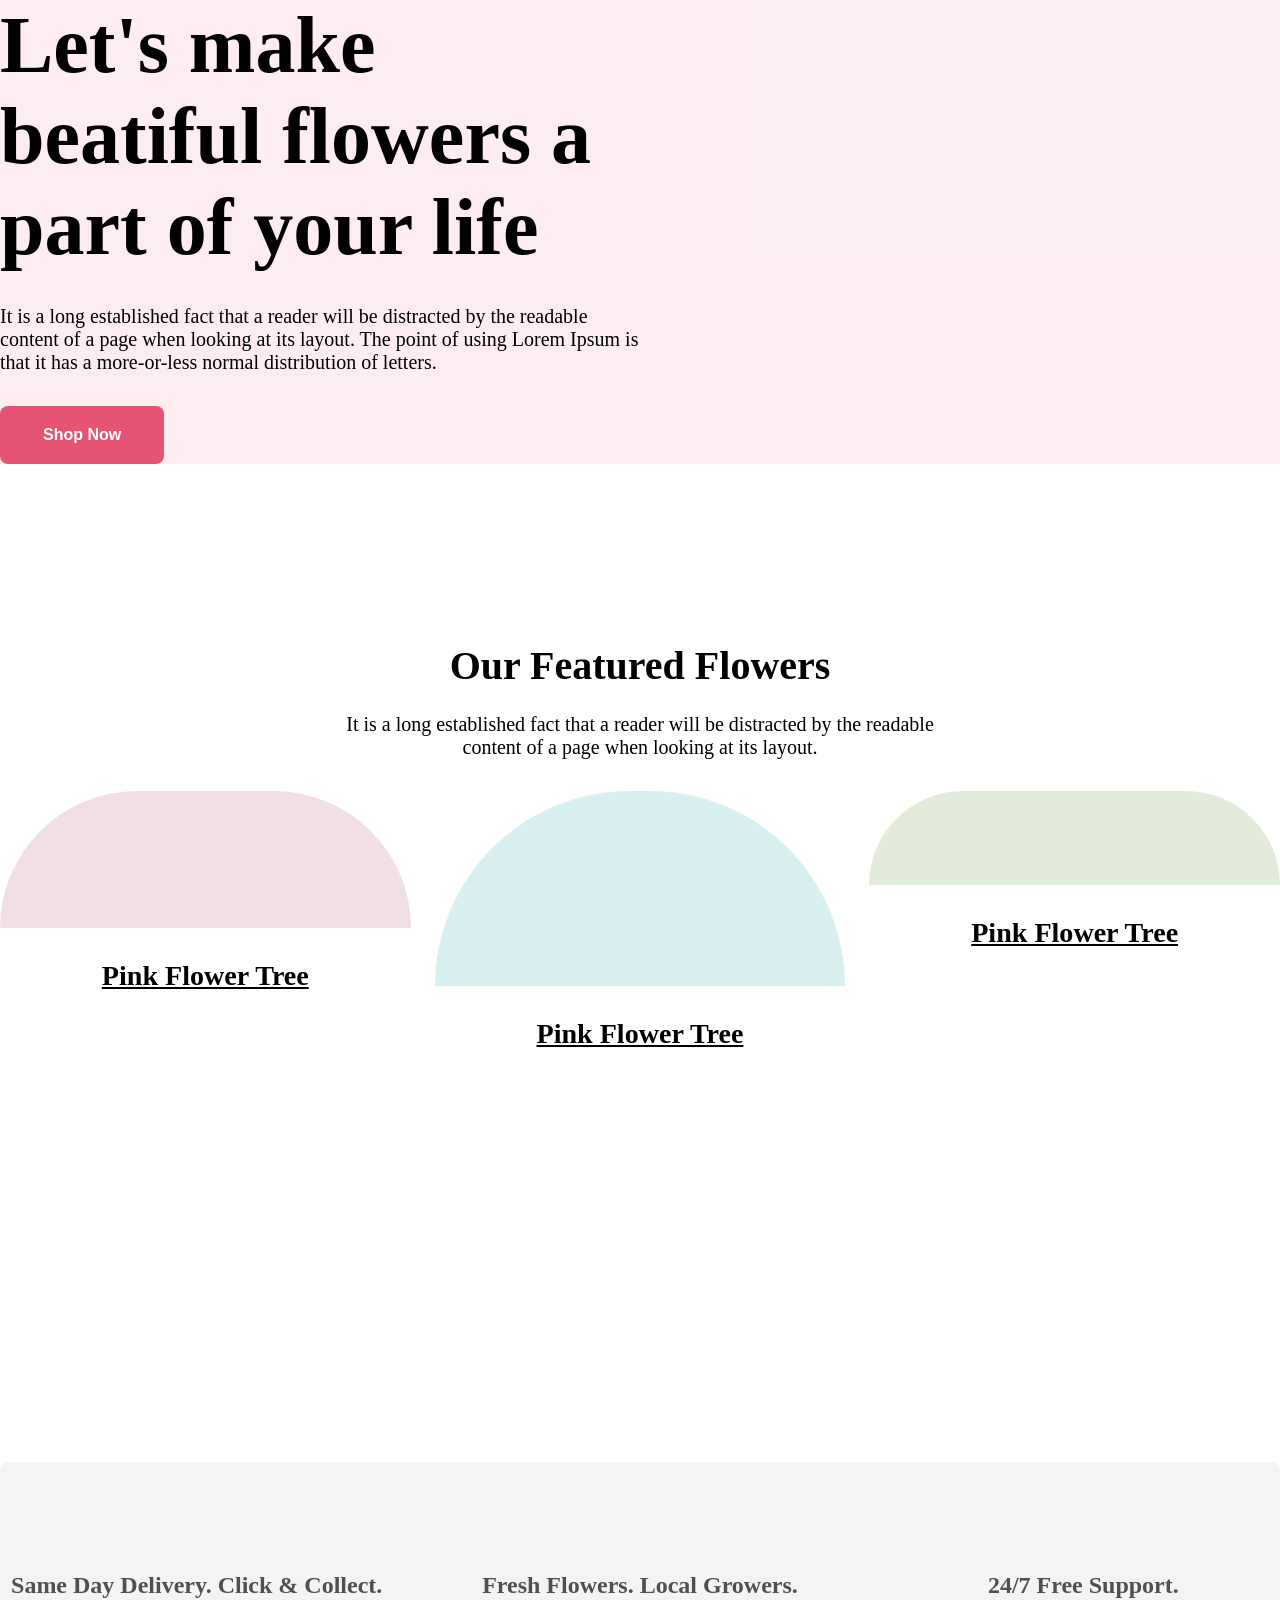
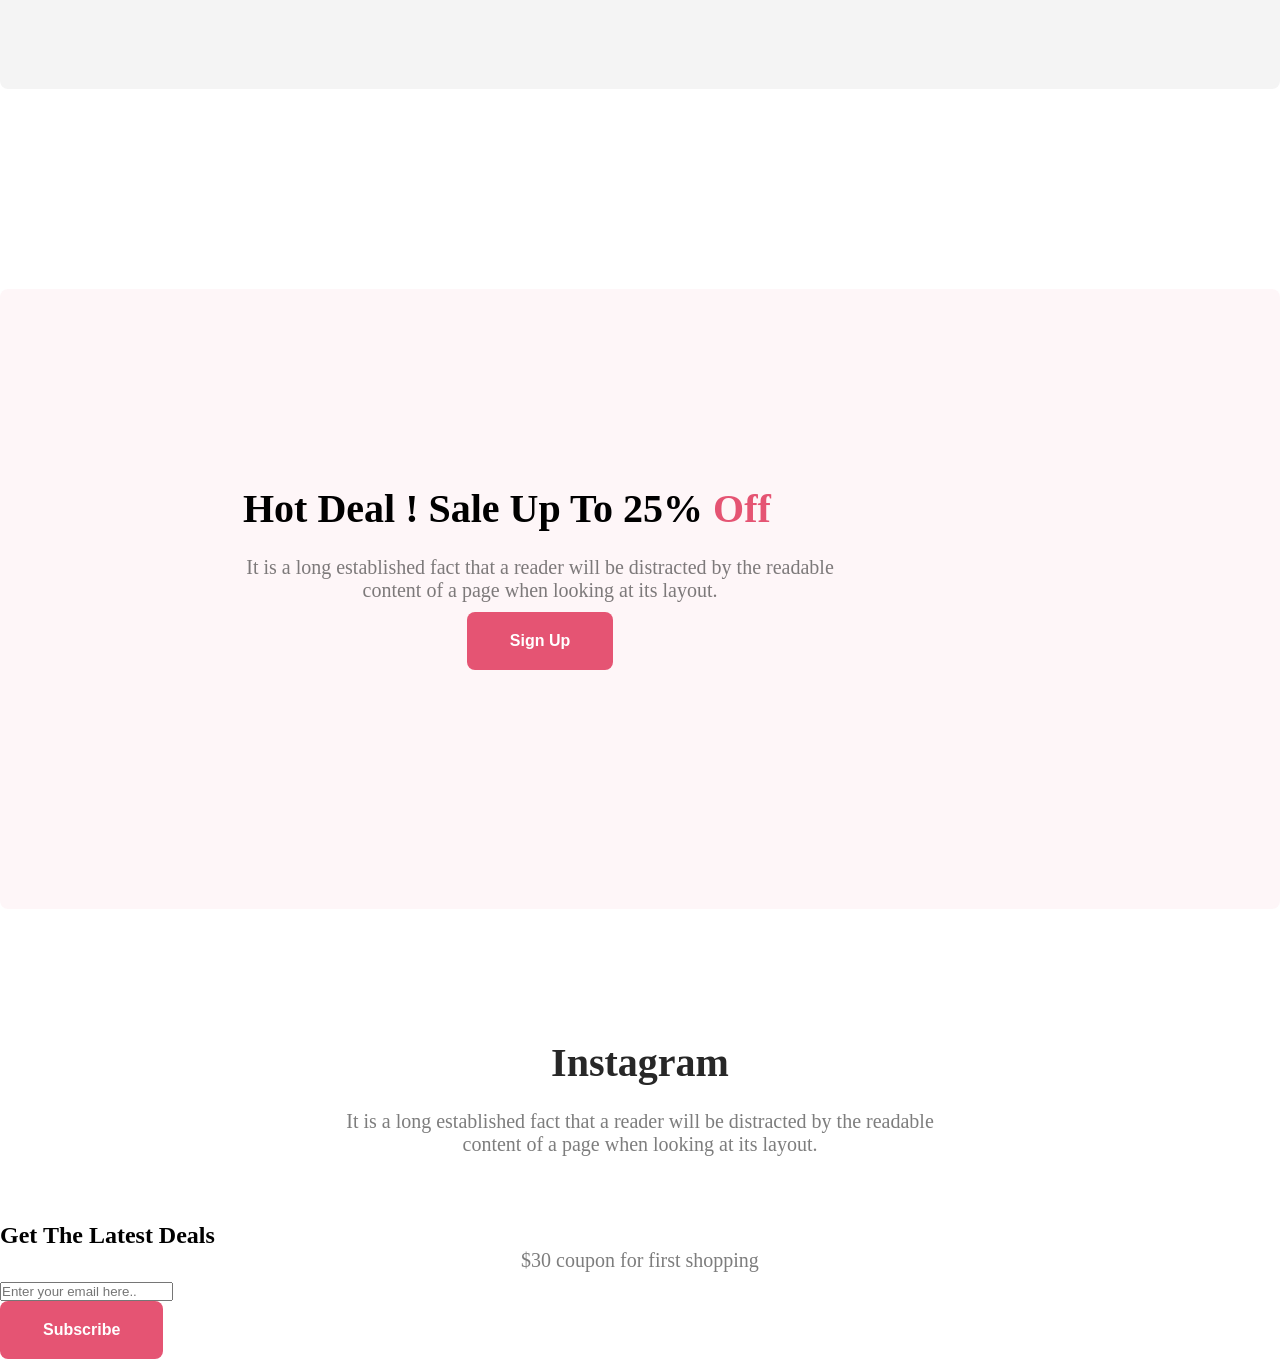
==== flower.html @ 7f666da1 "first commit" ====
<!DOCTYPE html>
<html lang="en">
<head>
    <meta charset="UTF-8">
    <meta name="viewport" content="width=device-width, initial-scale=1.0">
    <title>Flower</title>
    <link rel="stylesheet" href="styles/flower.css">
</head>
<body>
    <header class="head-section">
        <div class="head-container display-flex">
        <div class="head">
        <h1>Let's make <br>beatiful flowers a part of your life</h1>
        <p class="text">It is a long established fact that a reader will be distracted by the readable <br> content of a page when looking at its layout. The point of using Lorem Ipsum is  <br>that it has a more-or-less normal distribution of letters.</p>
        <button class="btn">Shop Now</button>
        </div>
        <div class="head-img"><img src="Flower Asset/pngwing 10.png" alt="" class="width"></div>
    </div>
    </header>
    <main>
        <section class="first-section">
            <div class="first">
                <h2 class="first-head">Our Featured Flowers</h2>
                <p class="text text-center">It is a long established fact that a reader will be distracted by the readable content of a page when looking at its layout.</p>
            </div>
            <div class="flower-img">
                <div id="flower-size">
                    <div class="image-1 width"><img src="Flower Asset/pngwing 6.png" alt="" class="img-size-1"></div>
                    <div><h3>Pink Flower Tree</h3></div>
                </div>
                <div id="flower-size">
                    <div class="image-2 width"><img src="Flower Asset/pngwing 5.png" alt="" class="img-size-2"></div>
                    <div><h3>Pink Flower Tree</h3></div>
                </div>
                <div id="flower-size">
                    <div class="image-3 width"><img src="Flower Asset/pngwing 7.png" alt="" class="img-size-3"></div>
                    <div><h3>Pink Flower Tree</h3></div>
                </div>
            </div>
        </section>


        <section class="second-section">
            
                <div class="support-img">
                    <img src="Flower Asset/Group 57.png" alt="">
                    <h5>Same Day Delivery. Click & Collect. </h5>
                </div>
                <div class="support-img">
                    <img src="Flower Asset/Group 58.png" alt="">
                    <h5>Fresh Flowers. Local Growers. </h5>
                </div>
                <div class="support-img">
                    <img src="Flower Asset/Group 59.png" alt="">
                    <h5>24/7 Free Support.</h5>
                </div>
            
        </section>

        <section class="third-section">
            <div class="third-info display-flex">
                <div class="offer-text">
                 <h2>Hot Deal ! Sale Up To 25% <span style="color:#E55473">Off</span> </h2>
                 <p>It is a long established fact that a reader will be distracted by the readable content of a page when looking at its layout.</p>
                 <button class="btn">Sign Up</button>
                </div>
                <div class="offer-img">
                 <img src="Flower Asset/pngwing 8.png" alt="">
                </div>
            </div>
        </section>

        <section class="forth-section">
            <div class="forth-head">
                <h2>Instagram</h2>
                <p>It is a long established fact that a reader will be distracted by the readable content of a page when looking at its layout.</p>
            </div>
            <div class="forth-image display-flex">
                <div>
                    <img src="Flower Asset/Flower 01.png" alt="">
                </div>
                <div>
                    <img src="Flower Asset/Rectangle 4.png" alt="">
                </div>
                <div>
                    <img src="Flower Asset/Rectangle 5.png" alt="">
                </div>
                <div>
                    <img src="Flower Asset/Rectangle 6.png" alt="">
                </div>
            </div>
        </section>

        <section class="form-section">
            <div class="form-info">
                <h1>Get The Latest Deals</h1>
                <p> $30 coupon for first shopping</p>
                <form action="" class="form-input display-flex">
                    <input type="text" placeholder="Enter your email here..">
                </form>
                <button class="btn">Subscribe</button>
            </div>
        </section>
    </main>
</body>
</html>
---- styles/flower.css ----
*{
    margin:0;
    padding:0;
    box-sizing: border-box;
}
.head-section{
    
    background-color:rgba(229, 84, 115, 0.1) ;
}
.head-container , .flower-img{
    max-width:1440px;
    margin:0 auto;
}
.display-flex{
    display: flex;
    justify-content: space-between;
    align-items: center;
}
.head{
    max-width:708px;
    text-align:left;
}
.head h1{
    font-size:5rem;
    font-weight: 800;
    margin-bottom: 32px;
}
.text{
    font-size:1.25rem;
    font-weight:400;
    text-align:left;
    margin-bottom: 32px;
}
.btn{
    max-width:177px;
    border-radius: 8px;
    border:none;
    padding:20px 43px;
    background-color: rgba(229, 84, 115, 1);
    color:white;
    font-weight:700;
    font-size:1rem;
}
.head-container .head-img{
    max-width:635px;
    width:100%;
    margin-top:50px;
    /* display:block; */
    vertical-align:bottom;
    /* margin-bottom:0px; */
}
.first-section{
    margin-top:178px;
    /* margin-bottom:130px; */
    
}
.first{
    max-width:594px;
    margin:0 auto;
}
.first .first-head{
    font-size:2.5rem;
    font-weight:800;
    text-align:center;
    margin-bottom:24px;

}
.text-center{
    text-align:center;
}
.first-section .flower-img{
    display:grid;
    grid-template-columns: repeat(3,1fr);
    gap:24px;
    align-items: center;
    max-width:1440px;
    width:100%;
    margin:0 auto;
    margin-bottom: 130px;

}

#flower-size{
    max-width:464px;
    height:471px;
    text-align:center;
    font-size: 1.5rem;
    font-weight: 700;
    text-decoration: underline;
   
    
}
.image-1{
    background-color:rgba(167, 33, 98, 0.15) ;
    border-radius:300px 300px 0px 0px;
    padding:110px 70px 0px 70px;
    margin-bottom: 32px;
}
.image-1 .img-size-1{
    
    
    max-width:310px;
    margin:0 auto;
    width:100%;
    

}
.image-2{
    background-color: rgba(5, 151, 160, 0.15);
    border-radius:300px 300px 0px 0px;
    padding:117px 47px 51px 47px;
    margin-bottom: 32px;
}
.image-2 .img-size-2{
    max-width:370px;
    margin:0 auto;
    width:100%;
    
}
.image-3{
    background-color:rgba(71, 125, 17, 0.15) ;
    border-radius: 300px 300px 0px 0px;
    margin-bottom: 32px;
    padding:67px 75px 0px 75px;
}
.image-3 .img-size-3{
    
    max-width:314px;
    margin:0 auto;
    width:100%;
}
.second-section{
    /* max-width:1440px; */
    /* margin:0 auto; */
    
}
.second-section {
    max-width:1440px;
    /* height:20vh; */
    margin:200px auto;
    display:grid;
    grid-template-columns: repeat(3,1fr);
    gap:50px;
    /* margin-top:300px; */
    border-radius:8px;
    background-color: rgba(39, 39, 39, 0.05);
    align-items: center;

}
.support-img{
    display: flex;
    flex-direction: column;
    align-items: center;
    justify-content: center;
    /* border:2px solid black; */
     /* padding-top:90px; */
    padding-bottom: 90px; 
}
.support-img img{
    max-width:100px;
    width:100%;
    margin-bottom: 24px;
    margin-top:86px;
}
.support-img h5{
    font-size:24px;
    font-weight: 600;
    text-align:center;
    color:rgba(39, 39, 39, 0.8);
    /* max-width:372px; */
}
.third-section{
    background-color: rgba(229, 84, 115, 0.05);
    border-radius:8px;
    height:620px;
    text-align:center;
    display: flex;
    flex-direction: column;
    align-items: center;
    justify-content: center;
    margin-top:128px;
}
.third-section .third-info{
    max-width:1100px;
    height:420px;
    margin:0 auto;
    justify-content: space-between;
    align-items: center;
    gap:200px;

}
.third-info .offer-text{
    max-width:594px;
    height:228px;
}
.offer-text h2{
    font-size:40px;
    font-weight: 800;
    text-align: left;
    margin-bottom:24px ;
}
.offer-text p,.forth-head p,.form-info p {
    font-size:1.25rem;
    font-weight: 400;
    text-align: center;
    color:rgba(39, 39, 39, 0.6);
    margin-bottom: 10px;


}
.forth-section{
    max-width:1440px;
    margin:0 auto;
}
.forth-section .forth-head{
    max-width:600px;
    margin:0 auto;
    text-align: center;
    margin-top: 130px;

}
.forth-head h2{
    font-size:40px;
    font-weight:800;
    color: rgba(39, 39, 39, 1);
    margin-bottom: 24px;
}
.forth-head p{
    margin-bottom: 48px;
}
.forth-image{
    gap:25px;
}
.forth-image img{
    max-width:342px;
    width:100%;
}
/* .form-section{
    max-width:1440px;
    height:450px;
    background-image: url(../Asset/Rectangle\ 9.png);
} */
/* .form-section .form-info{
    max-width: 870px;
    width:100%;
    margin:0 auto;
} */
/* .form-info h1{
    font-size:40px;
    font-weight:800;
    text-align: center;
    margin-bottom:16px ;
} */
/* .form-info p{
    margin-bottom:48px;

} */
/* .form-input{
    gap:16px;
    align-items: center;
} */
@media screen and (max-width:576px) {
  
    .head-container ,.third-info{
        flex-direction: column;
    }
    .head-container .head{
        text-align:center;
    }
    .width{
        width:100%;
    }
    .first-section .flower-img{
        grid-template-columns: repeat(1,1fr);
        gap:200px;
        /* justify-content: center; */
        /* width:100% */
    }   
    .third-info{
        text-align: center;
    }
    .offer-text{
        text-align:center;
        padding-left:10px;
    }
    .offer-img{
        margin-top:50px;
        width:100%
    }
    
    
    
}
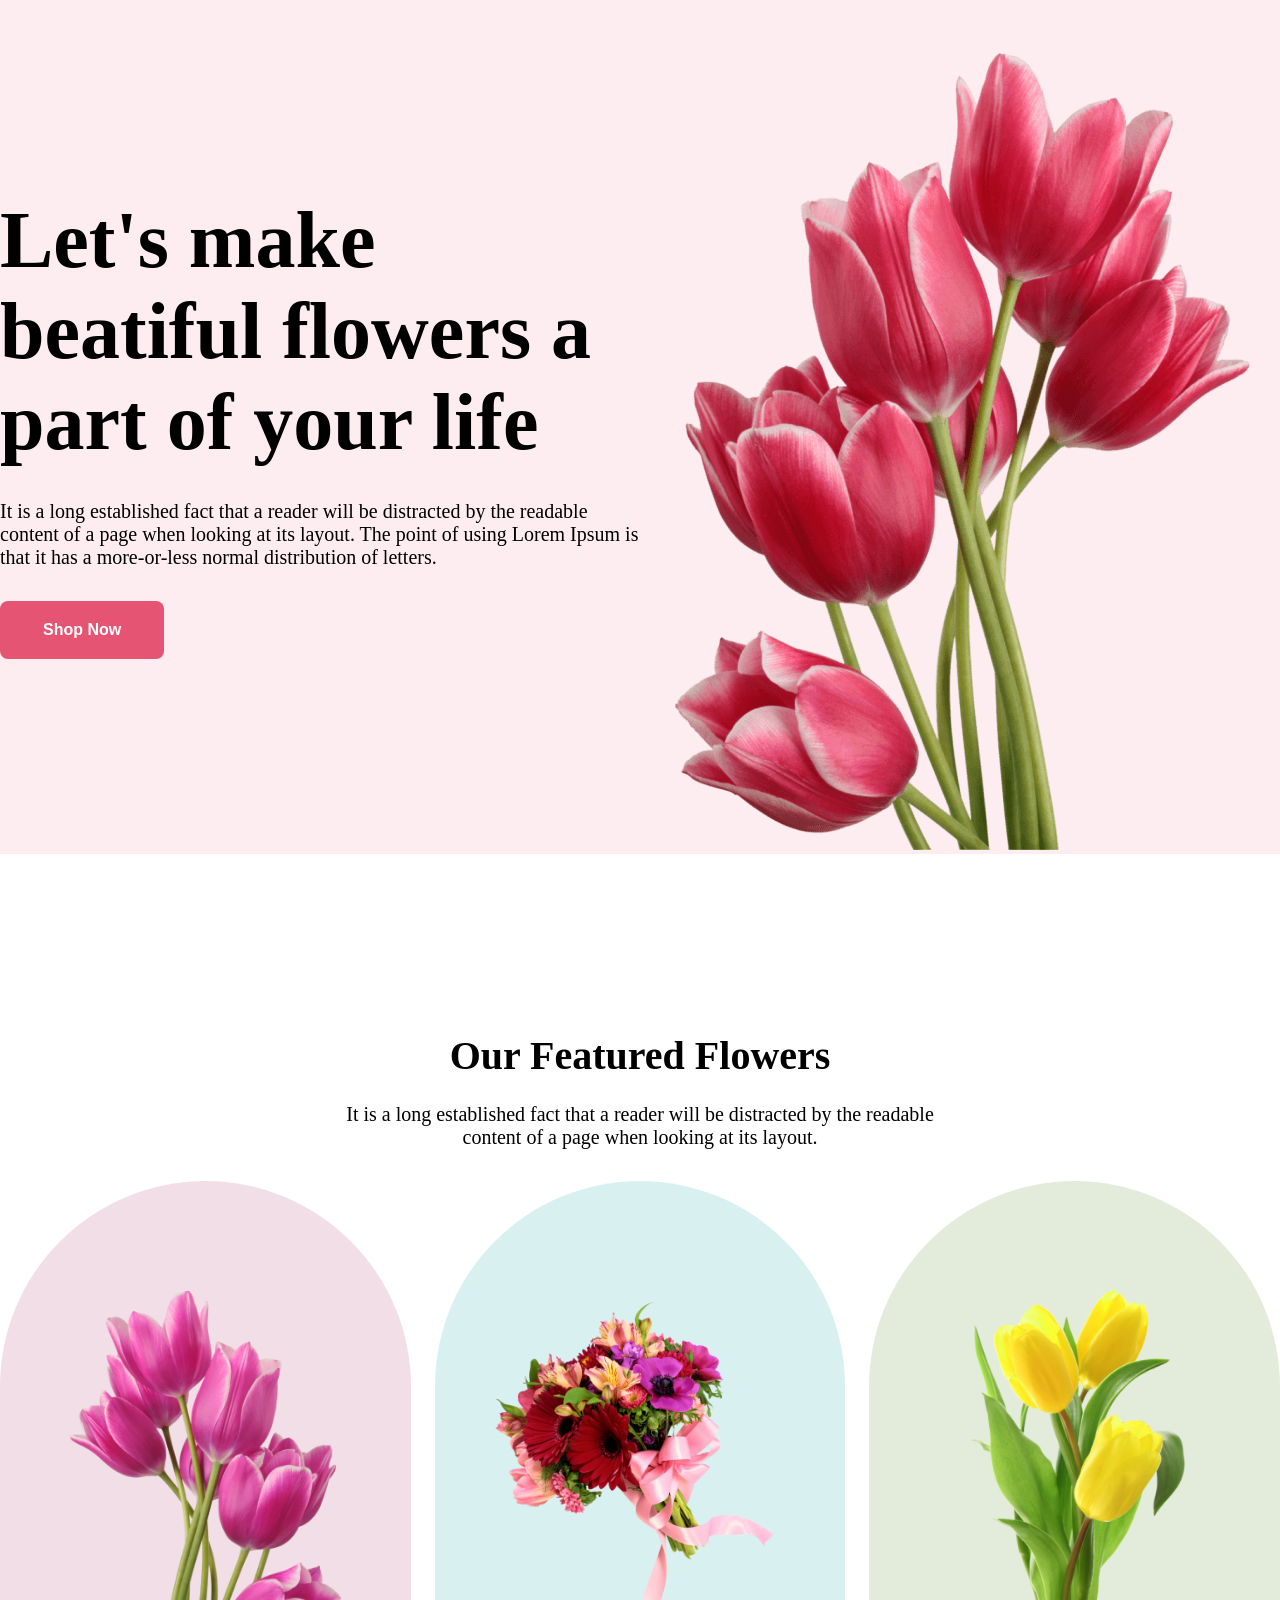
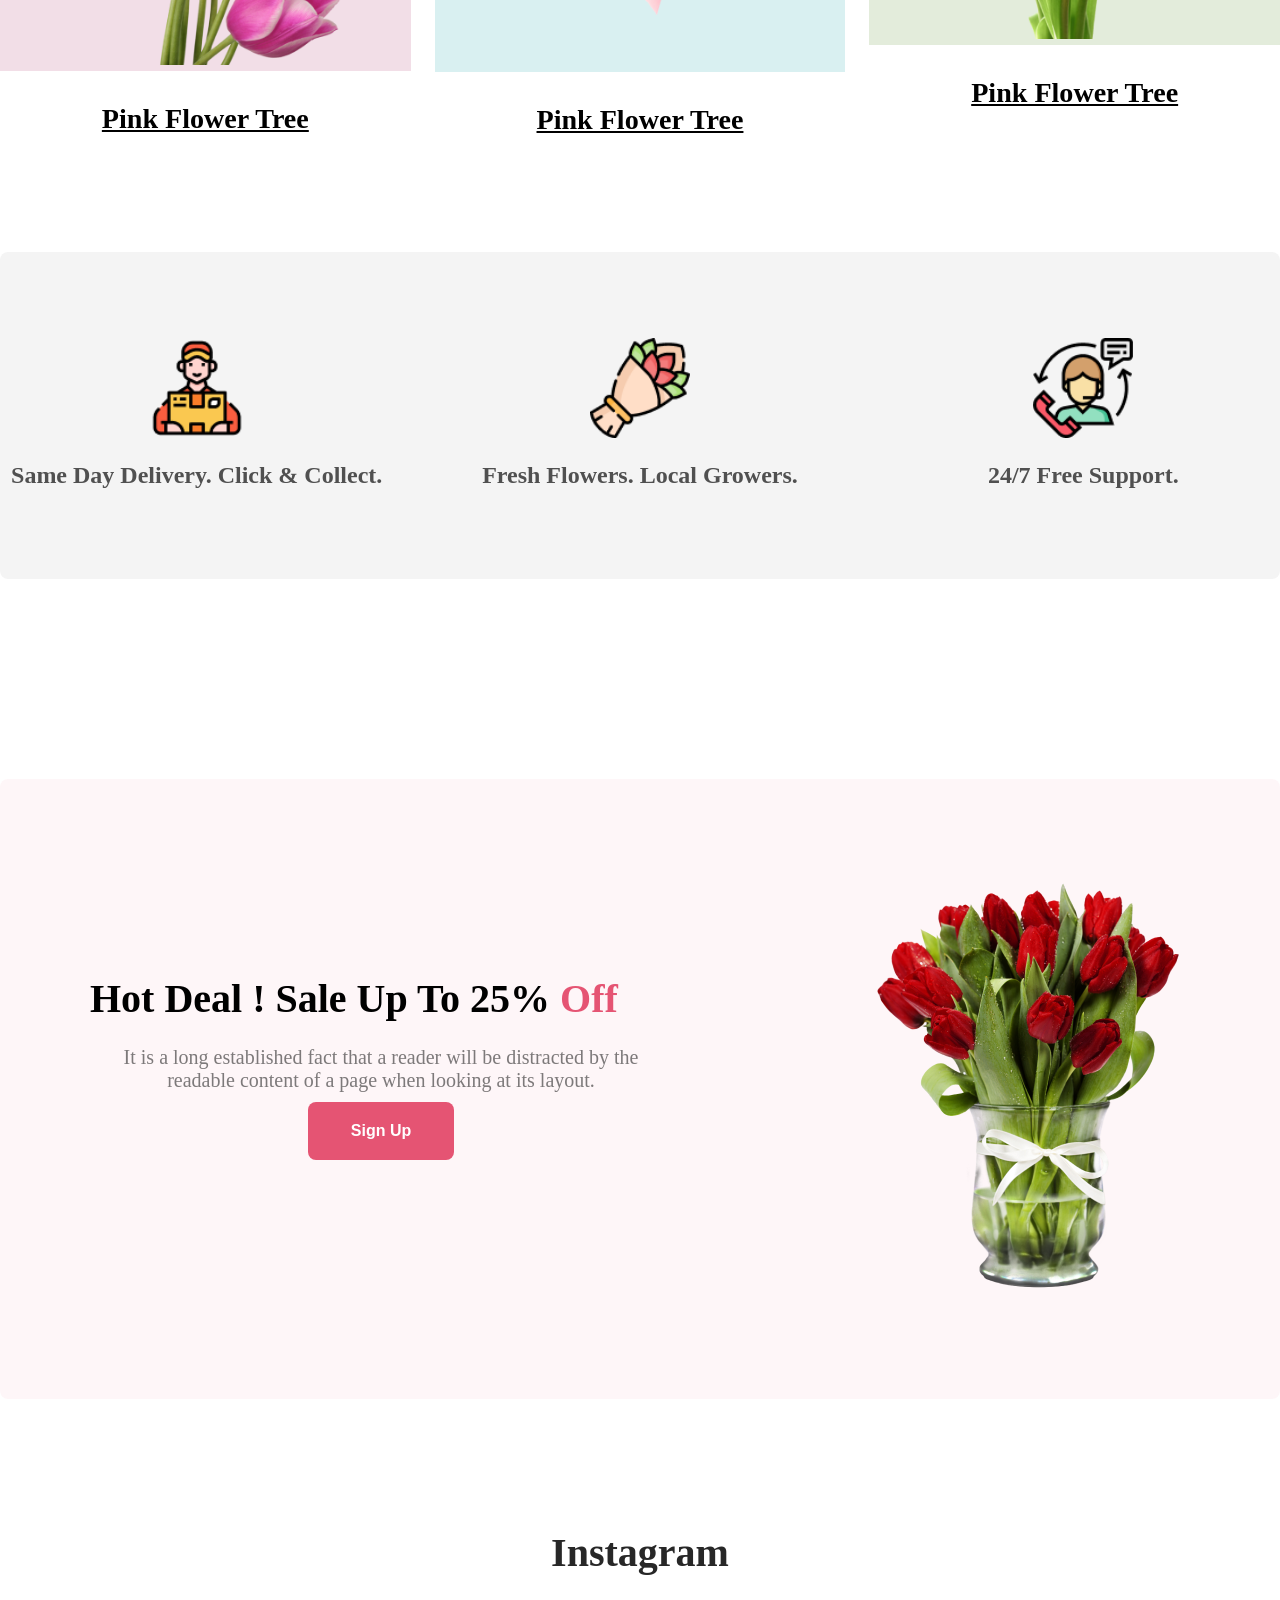
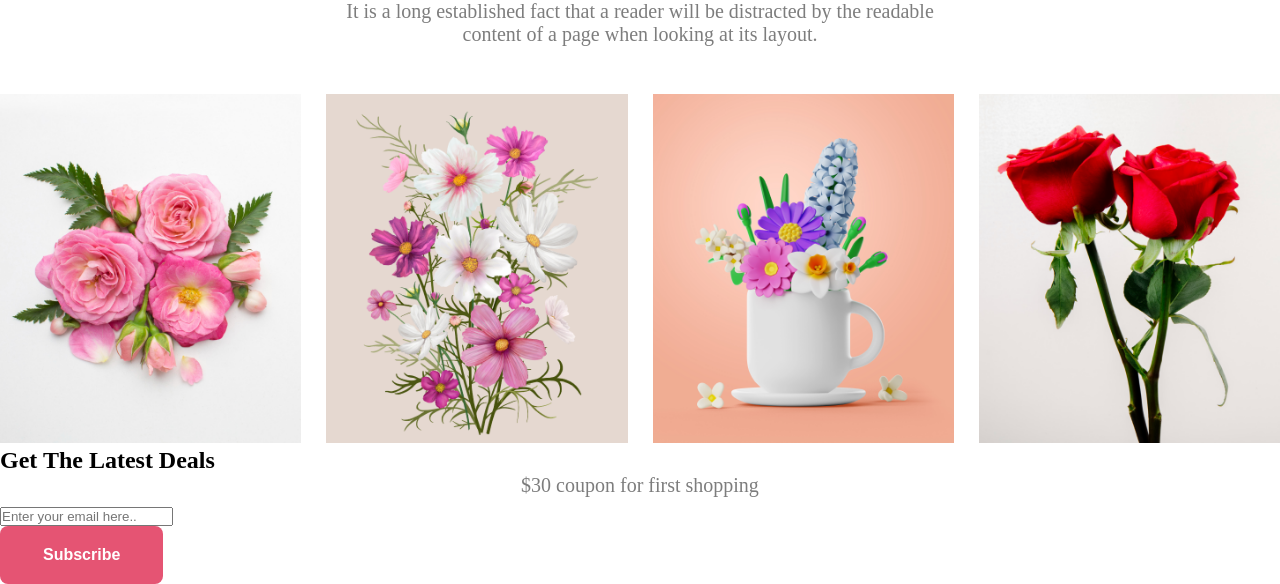
==== commit b8381df8: "some problem fixed" ====
--- a/flower.html
+++ b/flower.html
@@ -14,7 +14,7 @@
         <p class="text">It is a long established fact that a reader will be distracted by the readable <br> content of a page when looking at its layout. The point of using Lorem Ipsum is  <br>that it has a more-or-less normal distribution of letters.</p>
         <button class="btn">Shop Now</button>
         </div>
-        <div class="head-img"><img src="Flower Asset/pngwing 10.png" alt="" class="width"></div>
+        <div class="head-img"><img src="Asset/pngwing 10.png" alt="" class="width"></div>
     </div>
     </header>
     <main>
@@ -25,15 +25,15 @@
             </div>
             <div class="flower-img">
                 <div id="flower-size">
-                    <div class="image-1 width"><img src="Flower Asset/pngwing 6.png" alt="" class="img-size-1"></div>
+                    <div class="image-1 width"><img src="Asset/pngwing 6.png" alt="" class="img-size-1"></div>
                     <div><h3>Pink Flower Tree</h3></div>
                 </div>
                 <div id="flower-size">
-                    <div class="image-2 width"><img src="Flower Asset/pngwing 5.png" alt="" class="img-size-2"></div>
+                    <div class="image-2 width"><img src="Asset/pngwing 5.png" alt="" class="img-size-2"></div>
                     <div><h3>Pink Flower Tree</h3></div>
                 </div>
                 <div id="flower-size">
-                    <div class="image-3 width"><img src="Flower Asset/pngwing 7.png" alt="" class="img-size-3"></div>
+                    <div class="image-3 width"><img src="Asset/pngwing 7.png" alt="" class="img-size-3"></div>
                     <div><h3>Pink Flower Tree</h3></div>
                 </div>
             </div>
@@ -43,15 +43,15 @@
         <section class="second-section">
             
                 <div class="support-img">
-                    <img src="Flower Asset/Group 57.png" alt="">
+                    <img src=" Asset/Group 57.png" alt="">
                     <h5>Same Day Delivery. Click & Collect. </h5>
                 </div>
                 <div class="support-img">
-                    <img src="Flower Asset/Group 58.png" alt="">
+                    <img src="Asset/Group 58.png" alt="">
                     <h5>Fresh Flowers. Local Growers. </h5>
                 </div>
                 <div class="support-img">
-                    <img src="Flower Asset/Group 59.png" alt="">
+                    <img src="Asset/Group 59.png" alt="">
                     <h5>24/7 Free Support.</h5>
                 </div>
             
@@ -65,7 +65,7 @@
                  <button class="btn">Sign Up</button>
                 </div>
                 <div class="offer-img">
-                 <img src="Flower Asset/pngwing 8.png" alt="">
+                 <img src="Asset/pngwing 8.png" alt="">
                 </div>
             </div>
         </section>
@@ -77,16 +77,16 @@
             </div>
             <div class="forth-image display-flex">
                 <div>
-                    <img src="Flower Asset/Flower 01.png" alt="">
+                    <img src="Asset/Flower 01.png" alt="">
                 </div>
                 <div>
-                    <img src="Flower Asset/Rectangle 4.png" alt="">
+                    <img src="Asset/Rectangle 4.png" alt="">
                 </div>
                 <div>
-                    <img src="Flower Asset/Rectangle 5.png" alt="">
+                    <img src="Asset/Rectangle 5.png" alt="">
                 </div>
                 <div>
-                    <img src="Flower Asset/Rectangle 6.png" alt="">
+                    <img src="Asset/Rectangle 6.png" alt="">
                 </div>
             </div>
         </section>
--- a/styles/flower.css
+++ b/styles/flower.css
@@ -45,13 +45,13 @@
     max-width:635px;
     width:100%;
     margin-top:50px;
-    /* display:block; */
+    
     vertical-align:bottom;
-    /* margin-bottom:0px; */
+    
 }
 .first-section{
     margin-top:178px;
-    /* margin-bottom:130px; */
+    
     
 }
 .first{
@@ -129,19 +129,14 @@
     margin:0 auto;
     width:100%;
 }
-.second-section{
-    /* max-width:1440px; */
-    /* margin:0 auto; */
-    
-}
+
 .second-section {
     max-width:1440px;
-    /* height:20vh; */
+    
     margin:200px auto;
     display:grid;
     grid-template-columns: repeat(3,1fr);
     gap:50px;
-    /* margin-top:300px; */
     border-radius:8px;
     background-color: rgba(39, 39, 39, 0.05);
     align-items: center;
@@ -152,8 +147,6 @@
     flex-direction: column;
     align-items: center;
     justify-content: center;
-    /* border:2px solid black; */
-     /* padding-top:90px; */
     padding-bottom: 90px; 
 }
 .support-img img{
@@ -167,7 +160,7 @@
     font-weight: 600;
     text-align:center;
     color:rgba(39, 39, 39, 0.8);
-    /* max-width:372px; */
+    
 }
 .third-section{
     background-color: rgba(229, 84, 115, 0.05);
@@ -273,8 +266,7 @@
     .first-section .flower-img{
         grid-template-columns: repeat(1,1fr);
         gap:200px;
-        /* justify-content: center; */
-        /* width:100% */
+       
     }   
     .third-info{
         text-align: center;
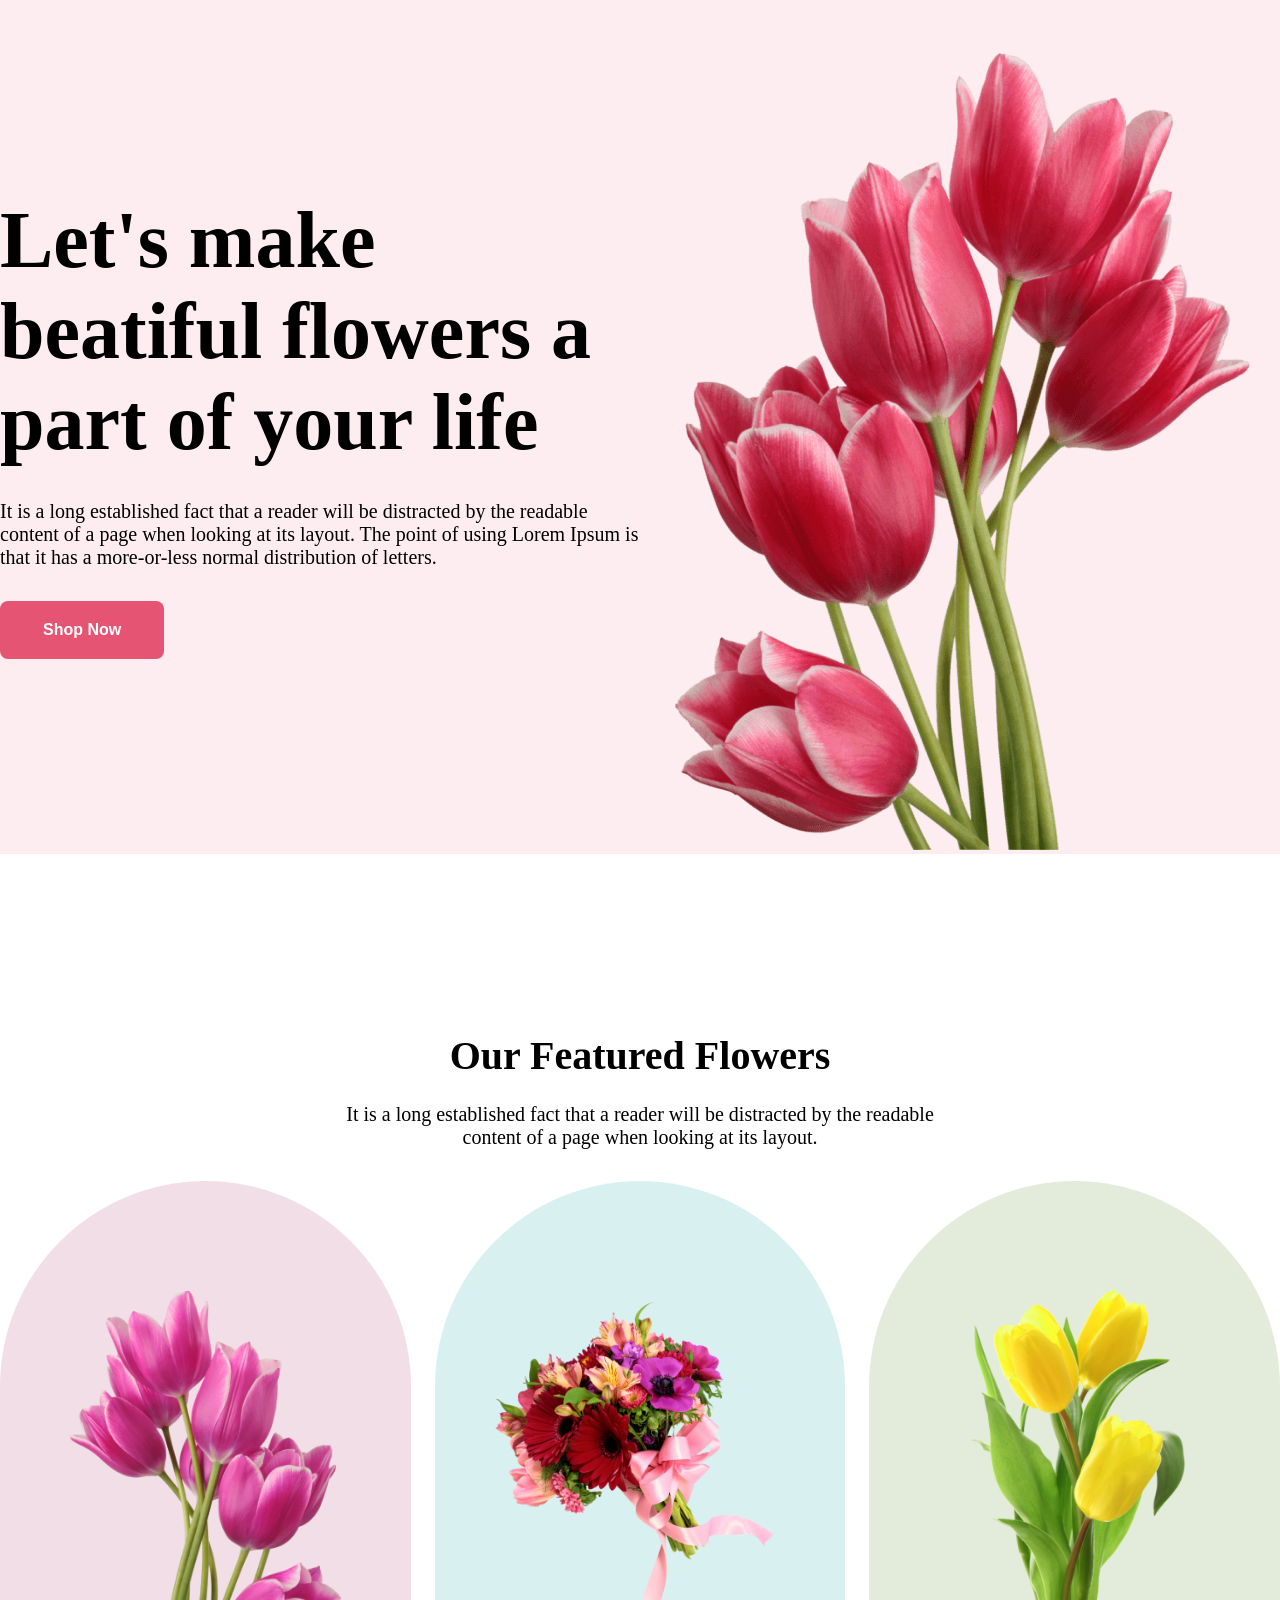
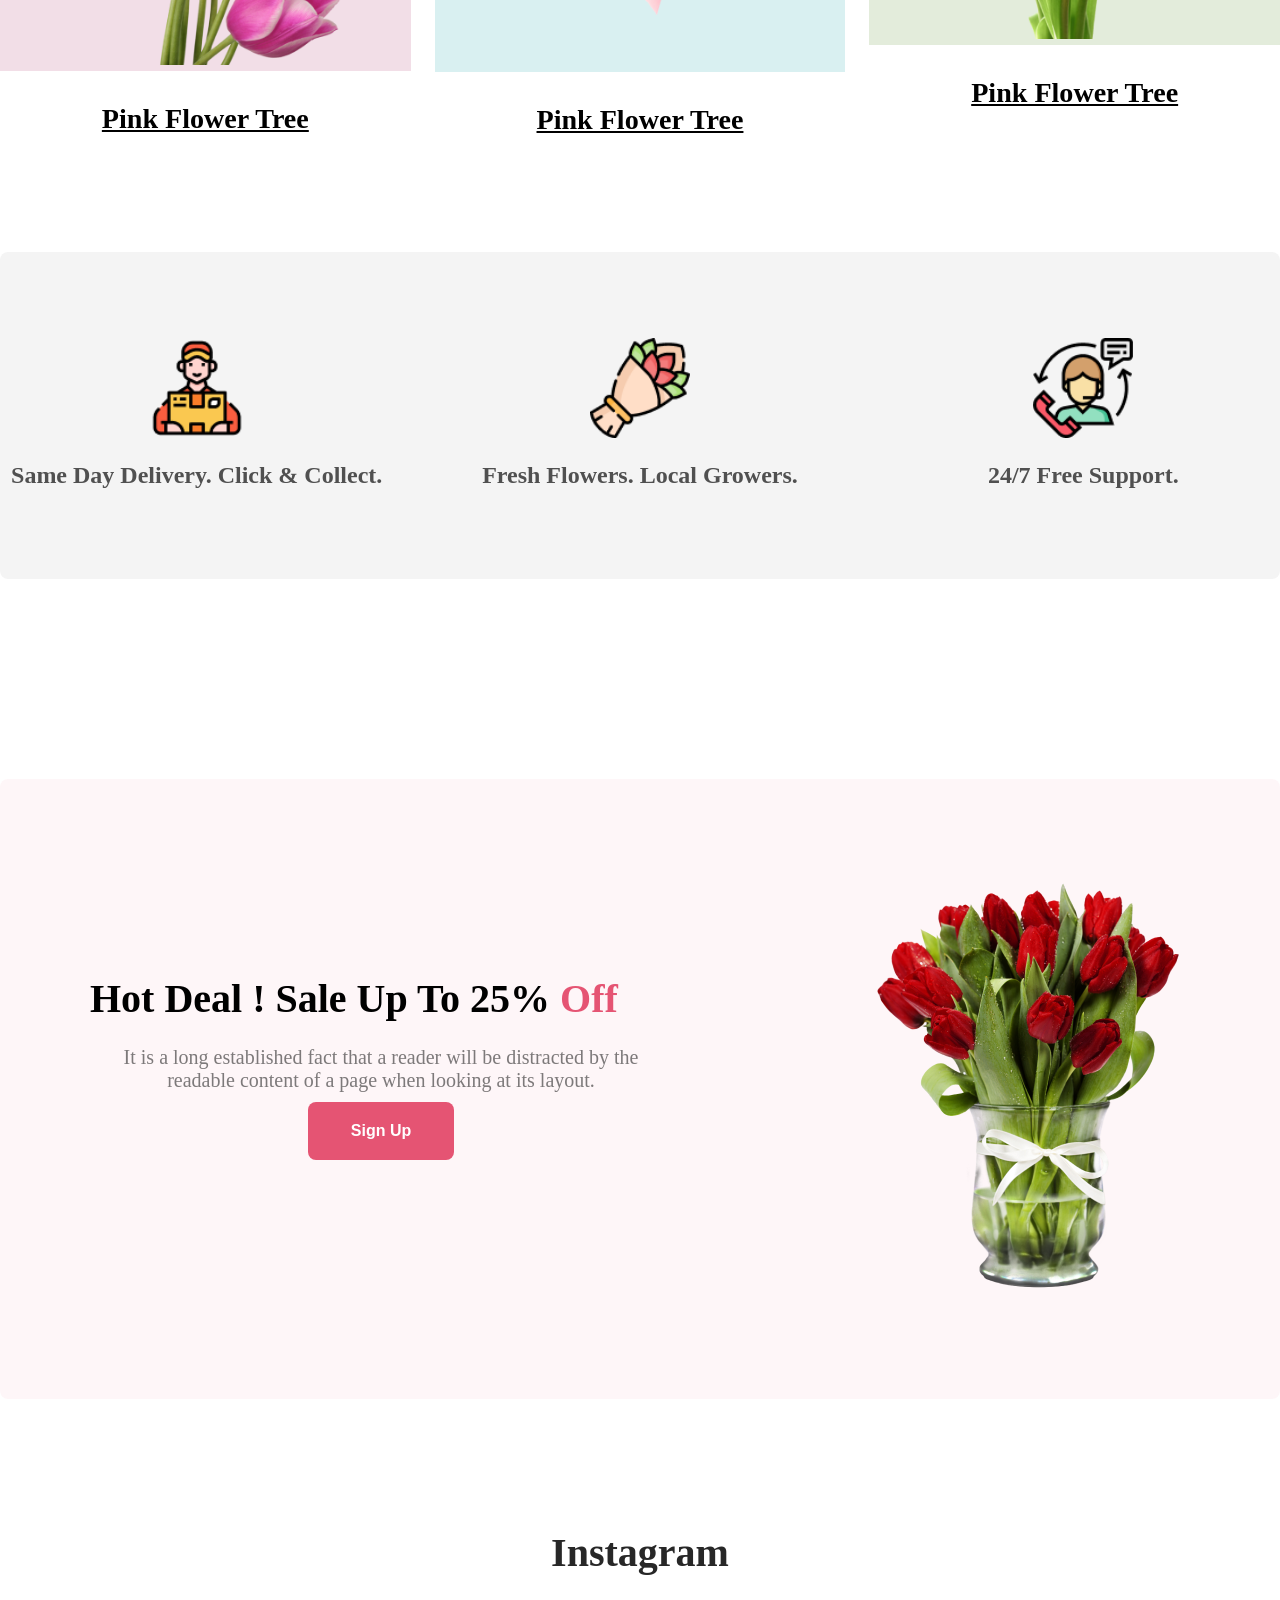
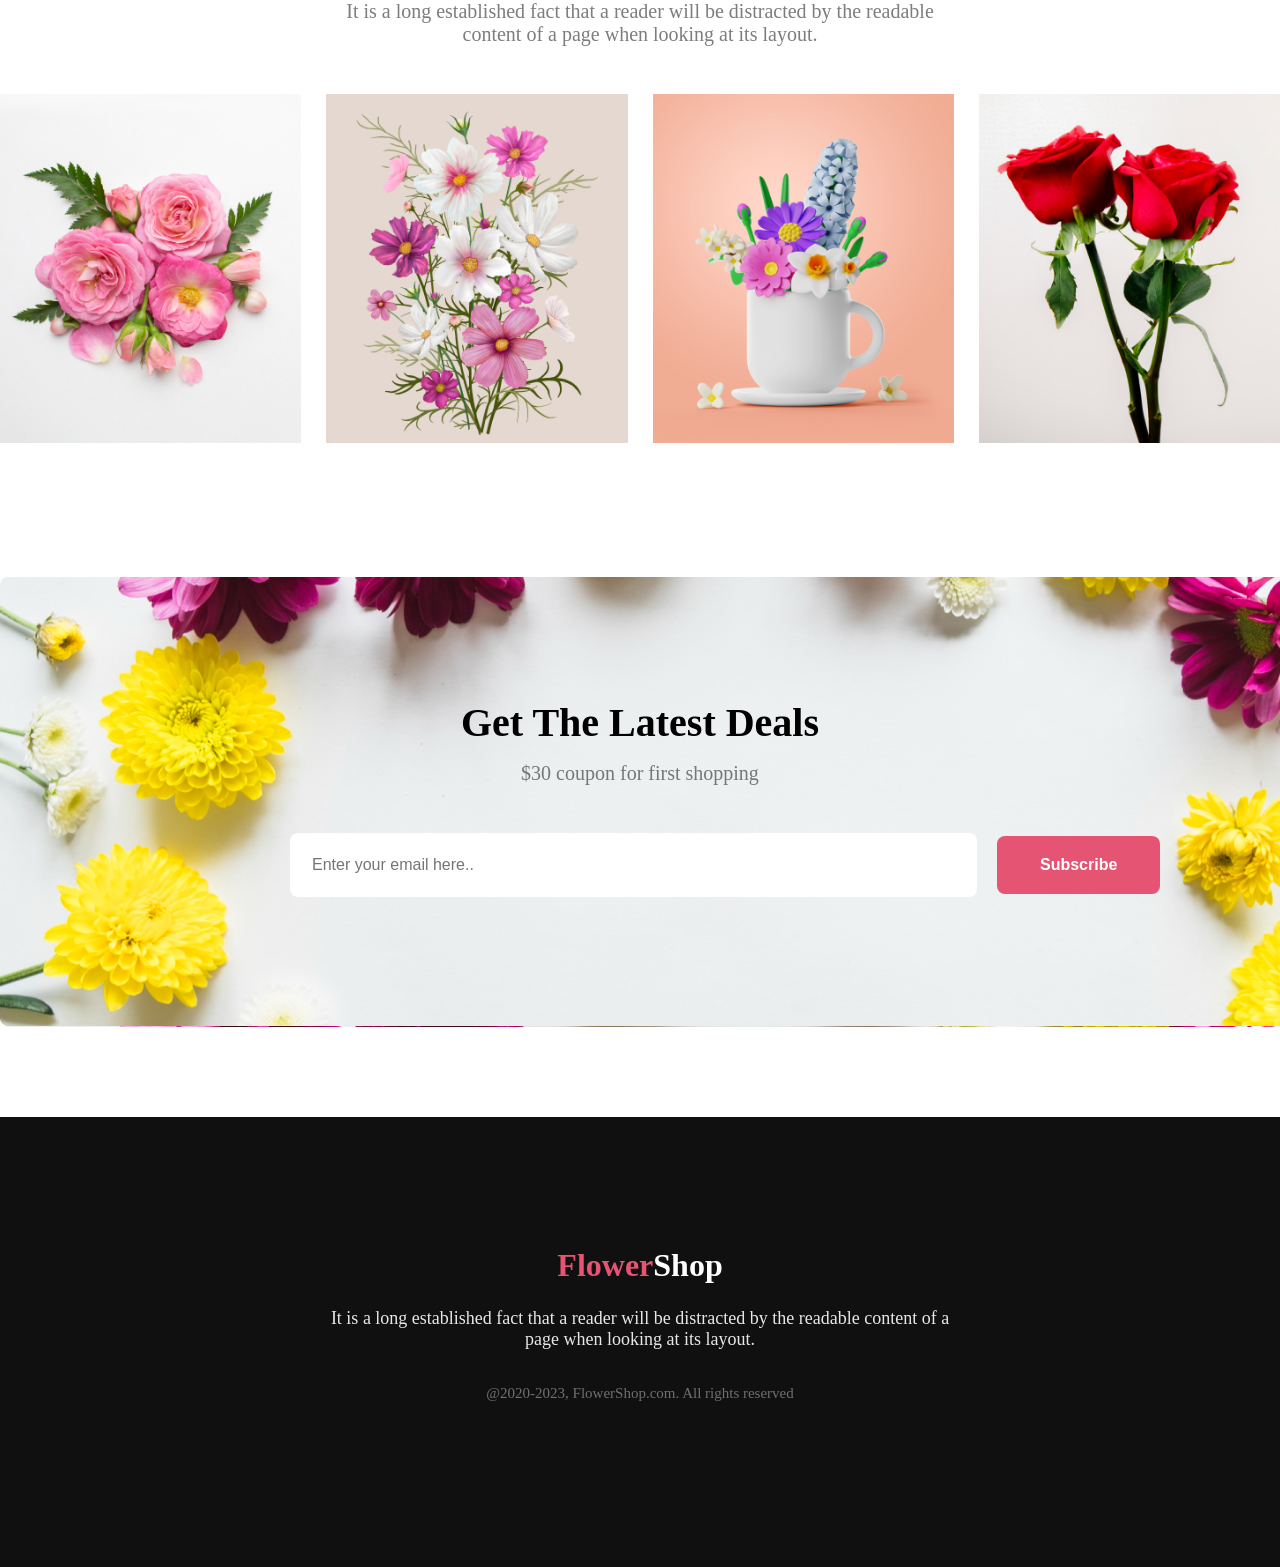
==== commit d960c753: "only banner not responsive" ====
--- a/flower.html
+++ b/flower.html
@@ -95,12 +95,25 @@
             <div class="form-info">
                 <h1>Get The Latest Deals</h1>
                 <p> $30 coupon for first shopping</p>
-                <form action="" class="form-input display-flex">
-                    <input type="text" placeholder="Enter your email here..">
+            </div>
+            <div class="input-part display-flex">
+                <form action="" class="form-input ">
+                    <input type="text" placeholder="Enter your email here.." id="input">
                 </form>
                 <button class="btn">Subscribe</button>
             </div>
         </section>
     </main>
+
+    <footer>
+        <div class="footer-section">
+           <div class="footer-info"> 
+              <h1><span style="color:#E55473">Flower</span><span style="color:white;">Shop</span></h1>
+              <p>It is a long established fact that a reader will be distracted by the readable content of a page when looking at its layout.</p>
+             <p><small class="caption">@2020-2023, FlowerShop.com. All rights reserved</small></p>
+            </div>
+        </div>
+
+    </footer>
 </body>
 </html>
--- a/styles/flower.css
+++ b/styles/flower.css
@@ -41,6 +41,10 @@
     font-weight:700;
     font-size:1rem;
 }
+.btn:hover{
+    background-color: aquamarine;
+    color:gray;
+}
 .head-container .head-img{
     max-width:635px;
     width:100%;
@@ -228,30 +232,75 @@
     max-width:342px;
     width:100%;
 }
-/* .form-section{
-    max-width:1440px;
+.form-section{
+    max-width:1440px;
+    margin:0 auto;
     height:450px;
     background-image: url(../Asset/Rectangle\ 9.png);
-} */
-/* .form-section .form-info{
+    padding:122px 290px;
+    margin-top: 130px;
+}
+.form-section .form-info{
     max-width: 870px;
     width:100%;
     margin:0 auto;
-} */
-/* .form-info h1{
+}
+.form-info h1{
     font-size:40px;
     font-weight:800;
     text-align: center;
     margin-bottom:16px ;
-} */
-/* .form-info p{
+}
+.form-info p{
     margin-bottom:48px;
 
-} */
-/* .form-input{
-    gap:16px;
-    align-items: center;
-} */
+}
+.form-input{
+    width:700px;
+    height:64px;
+    border-radius:8px;
+    /* border:2px solid black; */
+    background-color: white;
+    padding:23px 500px 22px 22px
+}
+.input-part {
+    gap:20px;
+    align-items: center;
+}
+#input{
+    max-width: 165px;
+    font-size:16px;
+    border:none;
+
+}
+.footer-section{
+    background-color: rgba(17, 16, 16, 1);
+    max-width:2000px;
+    height:450px;
+    margin-top:90px;
+    padding:130px
+    
+    
+}
+.footer-section .footer-info{
+    max-width:625px;
+    margin:0 auto;
+    text-align:center;
+  
+}
+.footer-info h1{
+    margin-bottom: 24px;
+}
+.footer-info p{
+    margin-bottom: 32px;
+    font-size:18px;
+    font-weight:400;
+    color: rgba(255, 255, 255, 0.9);
+
+}
+.footer-info .caption{
+    color:rgba(255, 255, 255, 0.4);
+}
 @media screen and (max-width:576px) {
   
     .head-container ,.third-info{
